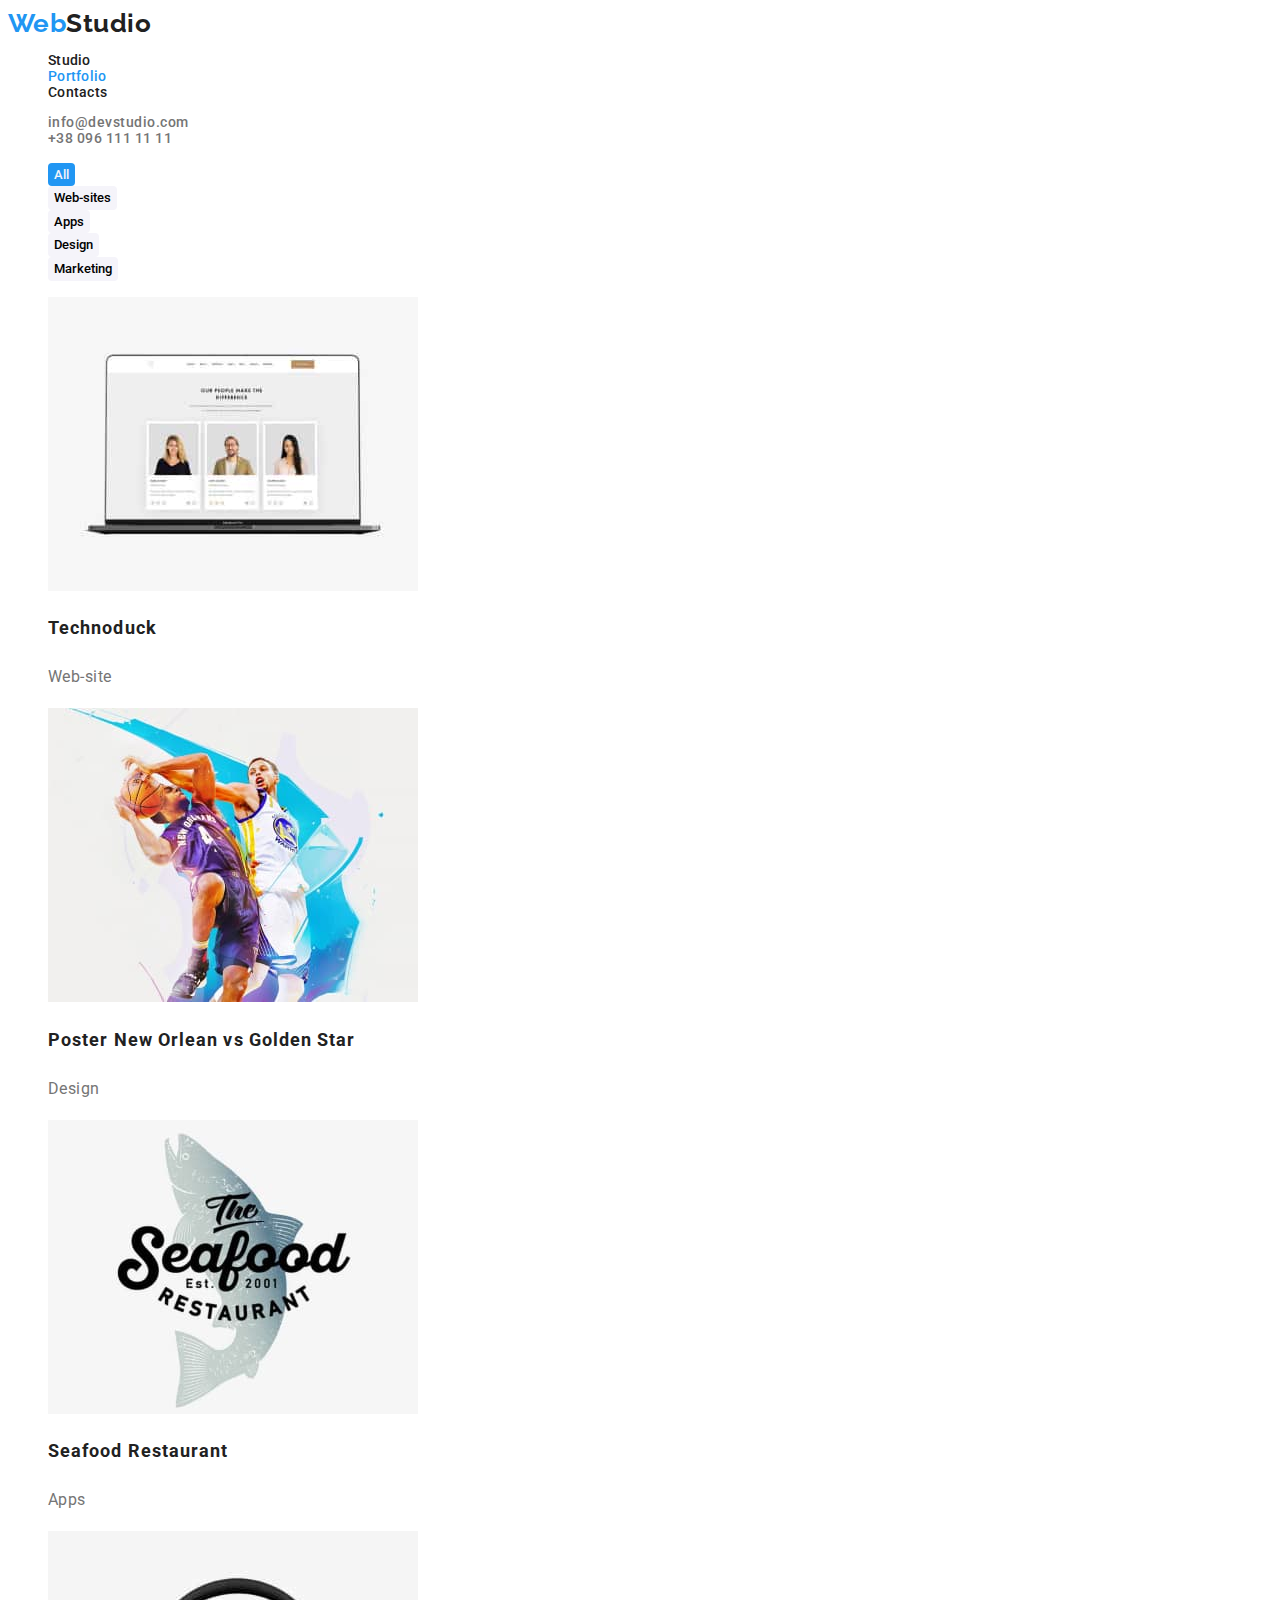
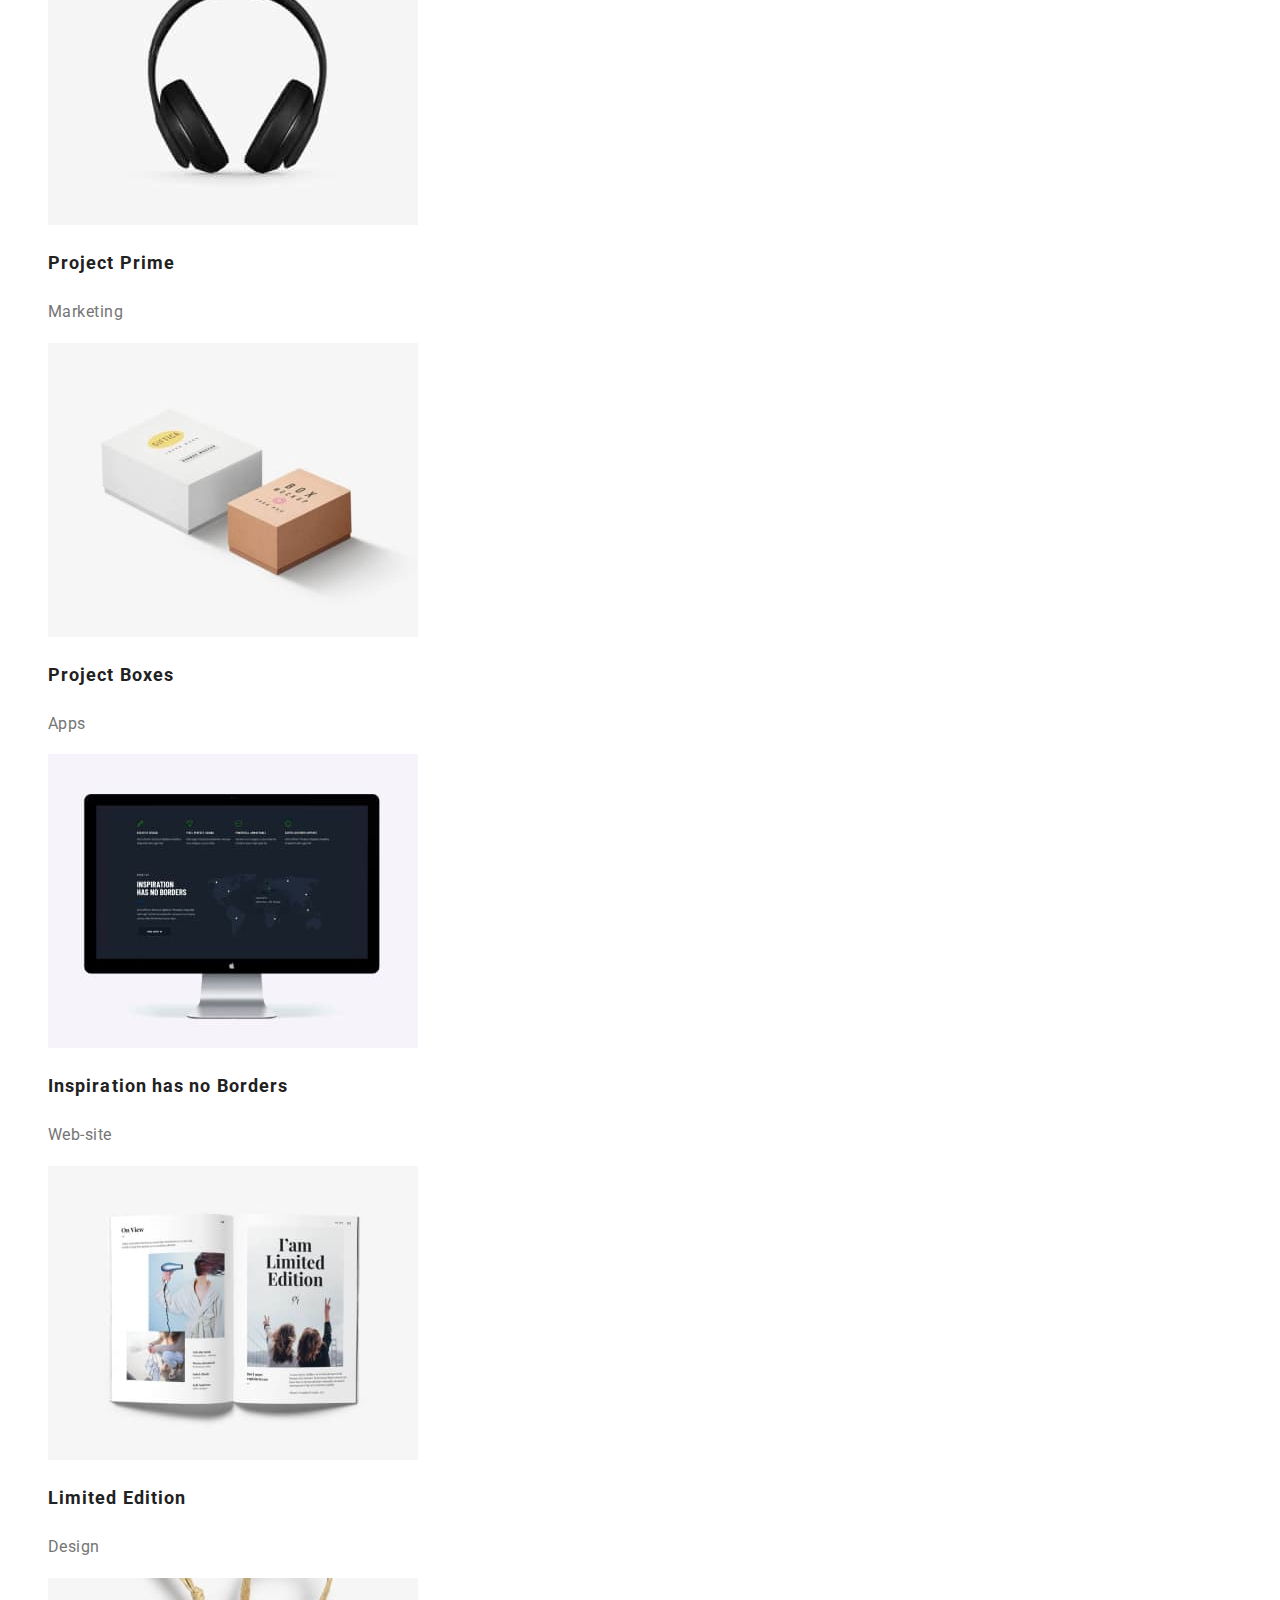
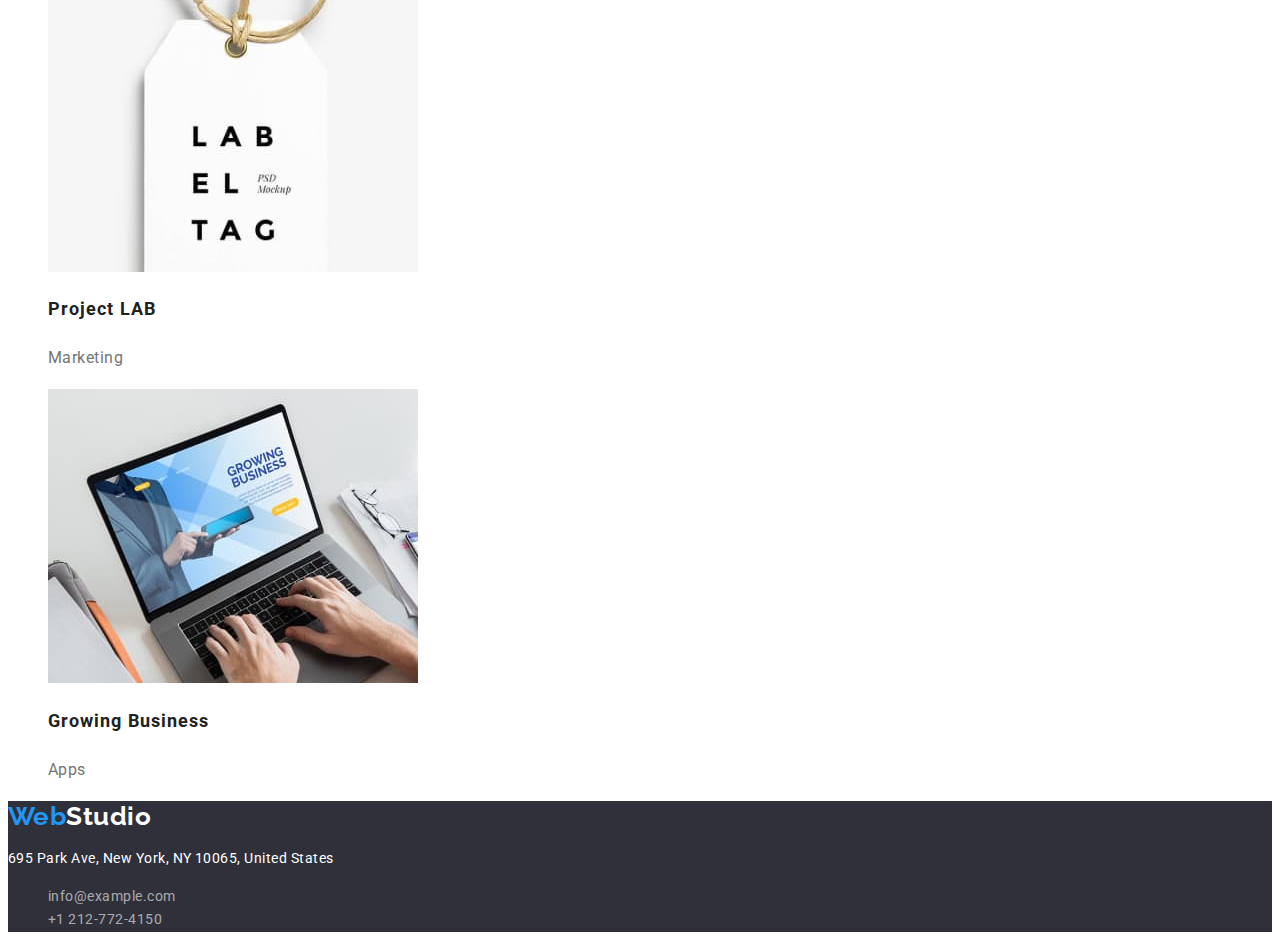
==== portfolio.html @ db6a0d35 "Add files via upload" ====
<!DOCTYPE html>
<html lang="en">
  <head>
    <meta charset="UTF-8" />
    <meta http-equiv="X-UA-Compatible" content="IE=edge" />
    <meta name="viewport" content="width=device-width, initial-scale=1.0" />
    <title>Document</title>
    <link
    href="https://fonts.googleapis.com/css2?family=Raleway:wght@700&family=Roboto:wght@400;500;700;900&display=swap"
    rel="stylesheet"
  />
   <link rel="stylesheet" href="./style/style.css" />
  </head>
  <body class="page">
    <header class="page-header">
      <a href="./index.html" class="logo link">Web<span class="black-logo">Studio</span></a>
      <nav>
        <ul class="site-nav">
          <li><a href="./index.html" class="nav-link">Studio</a></li>
          <li><a href="./portfolio.html" class="nav-link active">Portfolio</a></li>
          <li><a href="#" class="nav-link">Contacts</a></li>
        </ul>
      </nav>
      <ul class="nav-contacts">
        <li>
          <a href="mailto:info@devstudio.com" class="contact-link"
            >info@devstudio.com</a
          >
        </li>
        <li>
          <a href="tel:+380961111111" class="contact-link">+38 096 111 11 11</a>
        </li>
      </ul>
    </header>

    <main>
      <section class="filter">
        <h1 hidden>Work examples</h1>
        <ul class="filter-list">
          <li>
            <button type="button" class="filter-button filter-active">All</button>
        </li>
          <li>
            <button type="button" class="filter-button">Web-sites</button>
        </li>
          <li>
            <button type="button" class="filter-button">Apps</button>
        </li>
          <li>
            <button type="button" class="filter-button">Design</button>
        </li>
          <li>
            <button type="button" class="filter-button">Marketing</button>
        </li>
        </ul>
     
        <ul class="projects-list">
          <li>
            <img
            src="./images/portfolio/work1.jpg"
            alt="Web-site for Technoduck"
            width="370"
            />
            <h2 class="project-name">Technoduck</h2>
            <p class="work-type">Web-site</p>
          </li>
          <li>
            <img
            src="./images/portfolio/work2.jpg"
            alt="Poster design new orleans vs golden star"
            width="370"
            />
            <h2 class="project-name">Poster New Orlean vs Golden Star</h2>
            <p class="work-type">Design</p>
          </li>
          <li>
            <img
            src="./images/portfolio/work3.jpg"
            alt="App for Seafood Restaurant"
            width="370"
            />
            <h2 class="project-name">Seafood Restaurant </h2>
            <p class="work-type">Apps</p>
          </li>
          <li>
            <img
            src="./images/portfolio/work4.jpg"
            alt="Headphones"
            width="370"
            />
            <h2 class="project-name">Project Prime</h2>
            <p class="work-type">Marketing</p>
          </li>
          <li>
            <img
            src="./images/portfolio/work5.jpg"
            alt="App for Project Boxes"
            width="370"
            />
            <h2 class="project-name">Project Boxes</h2>
            <p class="work-type">Apps</p>
          </li>
          <li>
            <img
            src="./images/portfolio/work6.jpg"
            alt="Interesting design for Web-site"
            width="370"
            />
            <h2 class="project-name">Inspiration has no Borders</h2>
            <p class="work-type">Web-site</p>
          </li>
          <li>
            <img
            src="./images/portfolio/work7.jpg"
            alt="Brochure design"
            width="370"
            />
            <h2 class="project-name">Limited Edition</h2>
            <p class="work-type">Design</p>
          </li>
          <li>
            <img
            src="./images/portfolio/work8.jpg"
            alt="Project LAB tag"
            width="370"
            />
            <h2 class="project-name">Project LAB</h2>
            <p class="work-type">Marketing</p>
          </li>
          <li>
            <img
            src="./images/portfolio/work9.jpg"
            alt="Deleloping apps for growing Business"
            width="370"
            />
            <h2 class="project-name">Growing Business</h2>
            <p class="work-type">Apps</p>
          </li>
        </ul>
      </section>
    </main>

    <footer class="page-footer">
      <a href="./index.html" class="logo link">Web<span class="white-logo">Studio</span></a>
      <address class="address-item">
        <p>
          695 Park Ave, New York, NY 10065,
          United States
        </p>
        <ul class="footer-contacts contacts">
          <li>
            <a href="mailto:info@example.com" class="footer-link"
              >info@example.com</a
            >
          </li>
          <li>
            <a href="tel:+12127724150" class="footer-link">+1 212-772-4150</a>
          </li>
        </ul>
      </address>
    </footer>
  </body>
</html>
---- style/style.css ----
/* Основной цвет фона #E5E5E5; */
/* Вторичный цвет фона #F5F4FA; */
/* Акцент #2196F3; */
/* Основной цвет текста #757575;*/
/* Вторичный цвет текста #212121; */
/* Белый цвет #FFFFFF; */

:root {
    --primary-text-color: #757575;
    --title-text-color: #212121;
    --accent-color: #2196F3;
    --primary-bg-color: #FFFFFF;
    --secondary-bg-color: #F5F4FA;
    --third-bg-color: #2F303A;
    --transparent-white-color: rgba(255, 255, 255, 0.6);
}

.page {
    background-color: var(--primary-bg-color);
    color: var(--primary-text-color);
    font-family: Roboto, sans-serif;
    line-height: 1.17;
    letter-spacing: 0.03em;
}


/* header */
.logo {
    color: var(--accent-color);
    font-family: 'Raleway';
    font-weight: 700;
    font-size: 26px;
    line-height: 1.19;
    text-decoration: none;
}

.black-logo {
    color: var(--title-text-color);
}

.site-nav,
.nav-contacts {
    font-weight: 500;
    font-size: 14px;
    line-height: 1.14;
    list-style: none;
}

.nav-link {
    color:var(--title-text-color);
    letter-spacing: 0.02em;
    font-size: 14px;
    text-decoration: none;
}

.contact-link {
    text-decoration: none;
    color: var(--primary-text-color);
}

.nav-link:hover,
.nav-link:focus,
.contact-link:hover,
.contact-link:focus,
.footer-link:hover,
.footer-link:focus {
    color: var(--accent-color);
}

.active {
    color: var(--accent-color);
}

/* hero */
.hero {
    background-color: var(--third-bg-color);
    color: var(--primary-bg-color);
    text-align: center;
    letter-spacing: 0.06em;
}

.main-title {
    font-weight: 900;
    font-size: 44px;
    line-height: 1.36;
    text-transform: uppercase;
}

.hero-button {
    font-weight: 700;
    line-height: 1.8;
    align-items: center;
    text-align: center;
    font-family: inherit;
    background-color: var(--accent-color);
    color: var(--primary-bg-color);
    cursor: pointer;
    border: none;
    border-radius: 4px;
}

/* features and what we do*/
.features-list,
.examples-list,
.members-list,
.footer-contacts {
    list-style: none;
}

.features-title {
    font-weight: 700;
    line-height: 1.14;
    text-transform: uppercase;
    color: var(--title-text-color);
    font-size: 14px;
}

.features-item {
    line-height: 1.71;
    font-size: 14px;
}

/* what we do */
.section-title {
    font-weight: 700;
    font-size: 36px;
    line-height: 1.16;
    text-align: center;
    color: var(--title-text-color);
}

/* team */
.team-members {
    background-color: var(--secondary-bg-color);
}

.member-card {
    background-color: var(--primary-bg-color);
}

.members-name,
.members-position {
    line-height: 1.18;
    text-align: center;
}

.members-name {
    font-weight: 500;
    color: var(--title-text-color);
}

/* footer */
.white-logo {
    color: var(--primary-bg-color);
}

.page-footer {
    font-size: 14px;
    line-height: 1.71;
    background-color: var(--third-bg-color);
}

 .address-item {   
    color:var(--primary-bg-color);
    font-style: normal;
 }
 
.footer-link {
    color: var(--transparent-white-color);
    text-decoration: none;
}

/* portfolio */
 .filter-button {
    background-color: var(--secondary-bg-color);
    font-weight: 500;
    line-height: 1.62;
    text-align: center;
    cursor: pointer;
    font-family: inherit;
    border: none;
    border-radius: 4px;
}

.filter-button:hover,
.filter-button:focus {
    background-color: var(--accent-color);
    color: var(--secondary-bg-color);
}

.filter-active {
    background-color: var(--accent-color);
    color: var(--secondary-bg-color);
}

.filter-list,
.projects-list {
    list-style: none;
}

.project-name {
    font-weight: 700;
    font-size: 18px;
    line-height: 2;
    letter-spacing: 0.06em;
    color: var(--title-text-color);
}

.work-type {
    line-height: 1.87;
    letter-spacing: 0.03em;
    color:var(--primary-text-color);
}
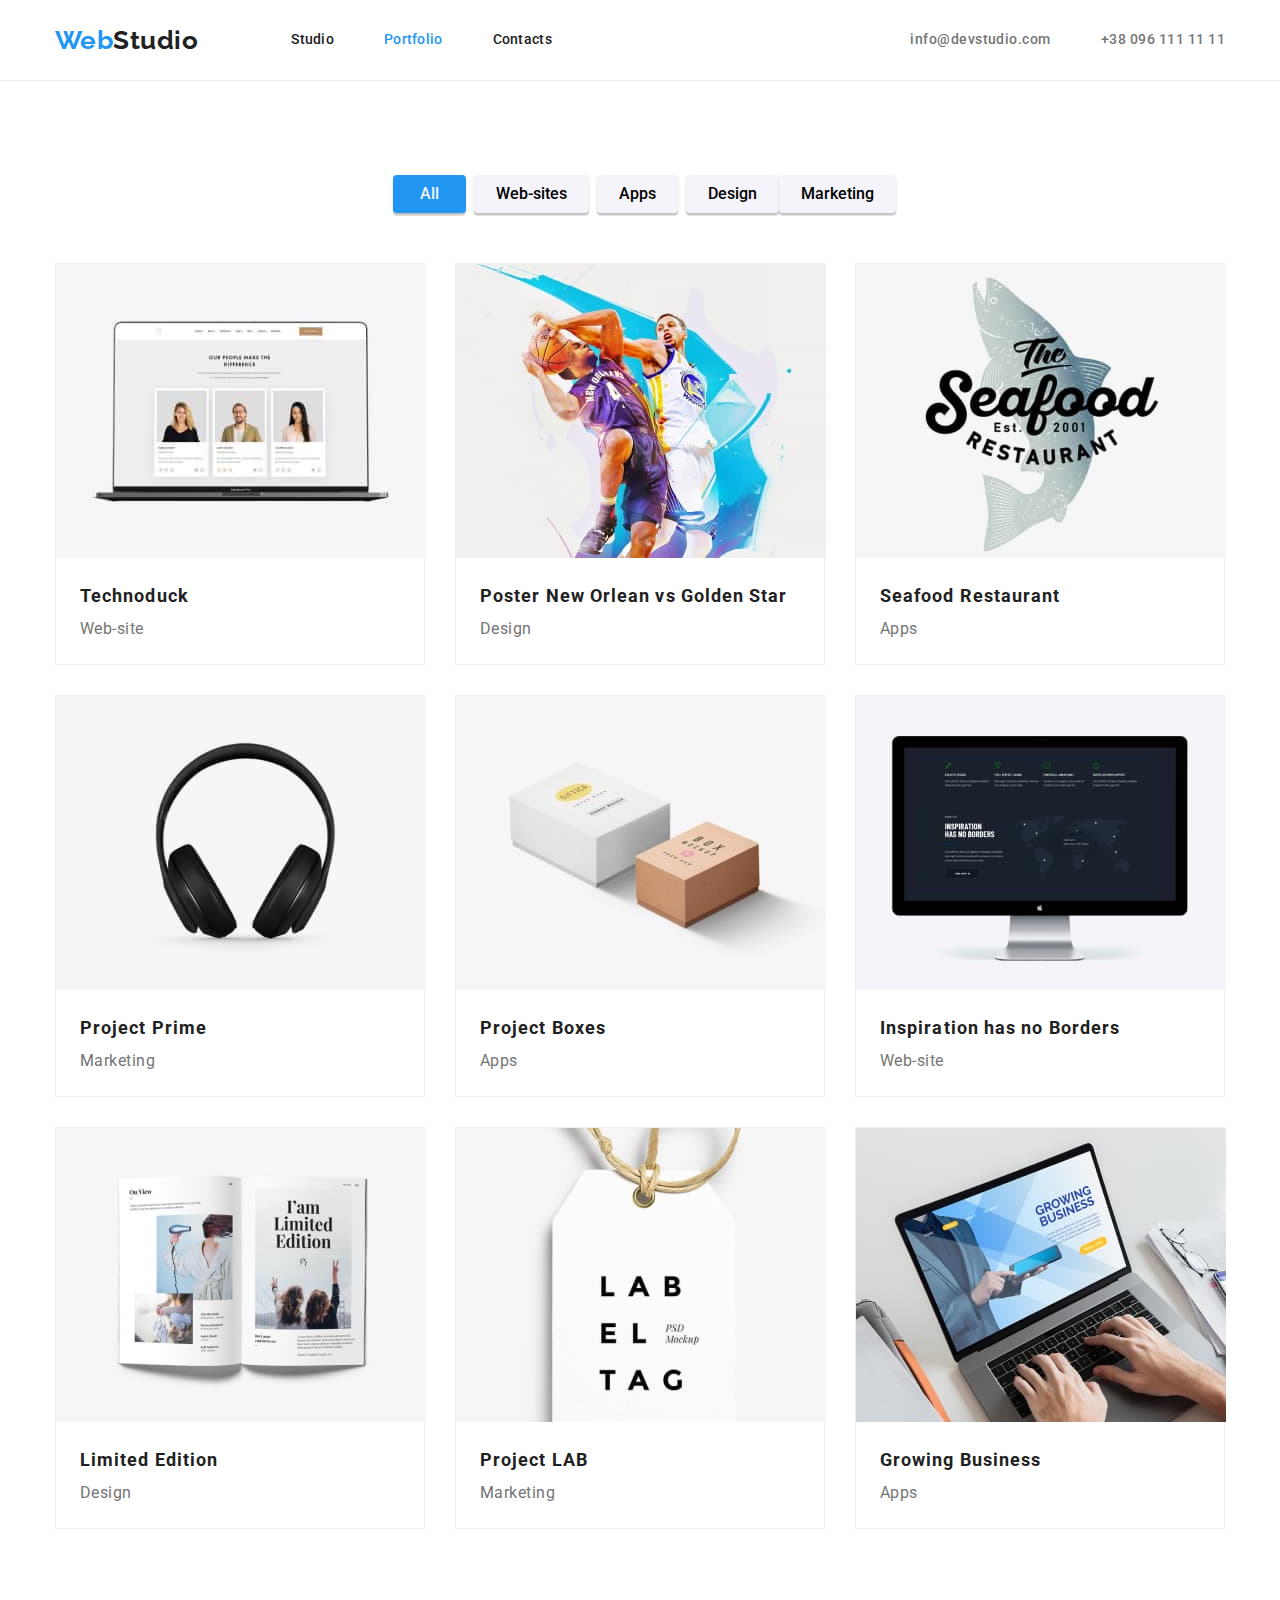
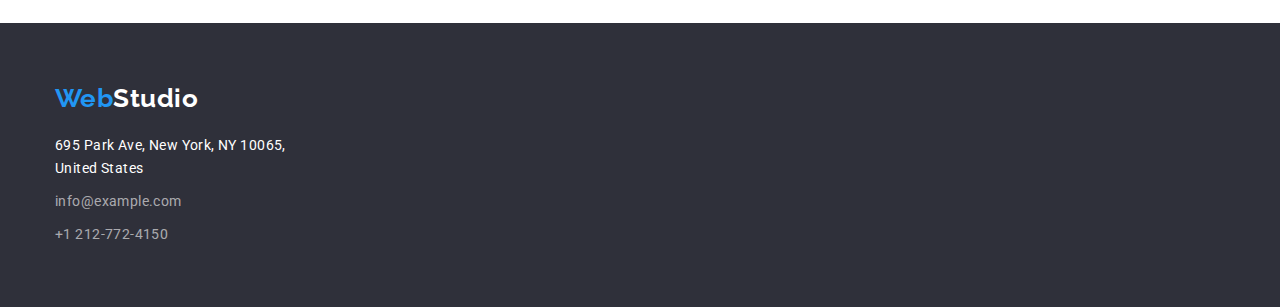
==== commit 2a57bfb8: "First try" ====
--- a/portfolio.html
+++ b/portfolio.html
@@ -9,155 +9,183 @@
     href="https://fonts.googleapis.com/css2?family=Raleway:wght@700&family=Roboto:wght@400;500;700;900&display=swap"
     rel="stylesheet"
   />
+   <link rel="stylesheet" href="https://cdnjs.cloudflare.com/ajax/libs/modern-normalize/1.1.0/modern-normalize.min.css">
    <link rel="stylesheet" href="./style/style.css" />
   </head>
   <body class="page">
     <header class="page-header">
+      <div class="container main-nav">   
       <a href="./index.html" class="logo link">Web<span class="black-logo">Studio</span></a>
       <nav>
         <ul class="site-nav">
-          <li><a href="./index.html" class="nav-link">Studio</a></li>
-          <li><a href="./portfolio.html" class="nav-link active">Portfolio</a></li>
-          <li><a href="#" class="nav-link">Contacts</a></li>
+          <li class="nav-item"><a href="./index.html" class="nav-link">Studio</a></li>
+          <li class="nav-item"><a href="./portfolio.html" class="nav-link active">Portfolio</a></li>
+          <li class="nav-item"><a href="#" class="nav-link">Contacts</a></li>
         </ul>
       </nav>
       <ul class="nav-contacts">
-        <li>
+        <li class="nav-item">
           <a href="mailto:info@devstudio.com" class="contact-link"
             >info@devstudio.com</a
           >
         </li>
-        <li>
+        <li class="nav-item">
           <a href="tel:+380961111111" class="contact-link">+38 096 111 11 11</a>
         </li>
       </ul>
+    </div>
     </header>
 
     <main>
-      <section class="filter">
+      <section class="filter section">
         <h1 hidden>Work examples</h1>
-        <ul class="filter-list">
-          <li>
-            <button type="button" class="filter-button filter-active">All</button>
-        </li>
-          <li>
-            <button type="button" class="filter-button">Web-sites</button>
-        </li>
-          <li>
-            <button type="button" class="filter-button">Apps</button>
-        </li>
-          <li>
-            <button type="button" class="filter-button">Design</button>
-        </li>
-          <li>
-            <button type="button" class="filter-button">Marketing</button>
-        </li>
-        </ul>
+        <div class="container">
+          <ul class="filter-list">
+            <li class="filter-item">
+              <button type="button" class="filter-button filter-active">All</button>
+          </li>
+            <li class="filter-item">
+              <button type="button" class="filter-button">Web-sites</button>
+          </li>
+            <li class="filter-item">
+              <button type="button" class="filter-button">Apps</button>
+          </li>
+            <li class="filter-item">
+              <button type="button" class="filter-button">Design</button>
+          </li>
+            <li class="filter-item">
+              <button type="button" class="filter-button">Marketing</button>
+          </li>
+          </ul>
+        </div>
      
-        <ul class="projects-list">
-          <li>
+        <div class="container">
+          <ul class="projects-list">
+            <li class="project-item">
             <img
-            src="./images/portfolio/work1.jpg"
-            alt="Web-site for Technoduck"
-            width="370"
-            />
-            <h2 class="project-name">Technoduck</h2>
-            <p class="work-type">Web-site</p>
-          </li>
-          <li>
+              src="./images/portfolio/work1.jpg"
+              alt="Web-site for Technoduck"
+              width="370"
+              />
+              <div class="card-content">
+                <h2 class="project-name">Technoduck</h2>
+              <p class="work-type">Web-site</p>
+            </div>
+            </li>
+            <li class="project-item">
             <img
-            src="./images/portfolio/work2.jpg"
-            alt="Poster design new orleans vs golden star"
-            width="370"
-            />
-            <h2 class="project-name">Poster New Orlean vs Golden Star</h2>
-            <p class="work-type">Design</p>
-          </li>
-          <li>
+              src="./images/portfolio/work2.jpg"
+              alt="Poster design new orleans vs golden star"
+              width="370"
+              />
+              <div class="card-content">
+                <h2 class="project-name">Poster New Orlean vs Golden Star</h2>
+                <p class="work-type">Design</p>
+              </div>
+            </li>
+            <li class="project-item">
             <img
-            src="./images/portfolio/work3.jpg"
-            alt="App for Seafood Restaurant"
-            width="370"
-            />
-            <h2 class="project-name">Seafood Restaurant </h2>
-            <p class="work-type">Apps</p>
-          </li>
-          <li>
+              src="./images/portfolio/work3.jpg"
+              alt="App for Seafood Restaurant"
+              width="370"
+              />
+              <div class="card-content">
+              <h2 class="project-name">Seafood Restaurant </h2>
+              <p class="work-type">Apps</p>
+              </div>
+            </li>
+
+            <li class="project-item">
             <img
-            src="./images/portfolio/work4.jpg"
-            alt="Headphones"
-            width="370"
-            />
-            <h2 class="project-name">Project Prime</h2>
-            <p class="work-type">Marketing</p>
-          </li>
-          <li>
-            <img
-            src="./images/portfolio/work5.jpg"
-            alt="App for Project Boxes"
-            width="370"
-            />
-            <h2 class="project-name">Project Boxes</h2>
-            <p class="work-type">Apps</p>
-          </li>
-          <li>
-            <img
-            src="./images/portfolio/work6.jpg"
-            alt="Interesting design for Web-site"
-            width="370"
-            />
-            <h2 class="project-name">Inspiration has no Borders</h2>
-            <p class="work-type">Web-site</p>
-          </li>
-          <li>
-            <img
-            src="./images/portfolio/work7.jpg"
-            alt="Brochure design"
-            width="370"
-            />
-            <h2 class="project-name">Limited Edition</h2>
-            <p class="work-type">Design</p>
-          </li>
-          <li>
-            <img
-            src="./images/portfolio/work8.jpg"
-            alt="Project LAB tag"
-            width="370"
-            />
-            <h2 class="project-name">Project LAB</h2>
-            <p class="work-type">Marketing</p>
-          </li>
-          <li>
-            <img
-            src="./images/portfolio/work9.jpg"
-            alt="Deleloping apps for growing Business"
-            width="370"
-            />
-            <h2 class="project-name">Growing Business</h2>
-            <p class="work-type">Apps</p>
-          </li>
-        </ul>
-      </section>
+              src="./images/portfolio/work4.jpg"
+              alt="Headphones"
+              width="370"
+              />
+              <div class="card-content">
+              <h2 class="project-name">Project Prime</h2>
+              <p class="work-type">Marketing</p>
+              </div>
+            </li>
+            <li class="project-item">
+              <img
+              src="./images/portfolio/work5.jpg"
+              alt="App for Project Boxes"
+              width="370"
+              />
+              <div class="card-content">
+              <h2 class="project-name">Project Boxes</h2>
+              <p class="work-type">Apps</p>
+              </div>
+            </li>
+            <li class="project-item">
+              <img
+              src="./images/portfolio/work6.jpg"
+              alt="Interesting design for Web-site"
+              width="370"
+              />
+              <div class="card-content">
+              <h2 class="project-name">Inspiration has no Borders</h2>
+              <p class="work-type">Web-site</p>
+              </div>
+            </li>
+            <li class="project-item">
+              <img
+              src="./images/portfolio/work7.jpg"
+              alt="Brochure design"
+              width="370"
+              />
+              <div class="card-content">
+              <h2 class="project-name">Limited Edition</h2>
+              <p class="work-type">Design</p>
+              </div>
+            </li>
+            <li class="project-item">
+              <img
+              src="./images/portfolio/work8.jpg"
+              alt="Project LAB tag"
+              width="370"
+              />
+              <div class="card-content">
+              <h2 class="project-name">Project LAB</h2>
+              <p class="work-type">Marketing</p>
+              </div>
+            </li>
+            <li class="project-item">
+              <img
+              src="./images/portfolio/work9.jpg"
+              alt="Deleloping apps for growing Business"
+              width="370"
+              />
+              <div class="card-content">
+              <h2 class="project-name">Growing Business</h2>
+              <p class="work-type">Apps</p>
+              </div>
+            </li>
+          </ul>
+        </div>
+      </section> 
     </main>
 
     <footer class="page-footer">
-      <a href="./index.html" class="logo link">Web<span class="white-logo">Studio</span></a>
-      <address class="address-item">
-        <p>
-          695 Park Ave, New York, NY 10065,
-          United States
-        </p>
-        <ul class="footer-contacts contacts">
-          <li>
-            <a href="mailto:info@example.com" class="footer-link"
-              >info@example.com</a
-            >
-          </li>
-          <li>
-            <a href="tel:+12127724150" class="footer-link">+1 212-772-4150</a>
-          </li>
-        </ul>
-      </address>
+      <div class="container">
+        <a href="./index.html" class="logo link logo-footer">Web<span class="white-logo">Studio</span></a>
+        <address class="address-item">
+          <p>
+            695 Park Ave, New York, NY 10065,
+            United States
+          </p>
+          <ul class="footer-contacts contacts">
+            <li>
+              <a href="mailto:info@example.com" class="footer-link"
+                >info@example.com</a
+              >
+            </li>
+            <li>
+              <a href="tel:+12127724150" class="footer-link">+1 212-772-4150</a>
+            </li>
+          </ul>
+        </address>
+      </div>
     </footer>
   </body>
 </html>
--- a/style/style.css
+++ b/style/style.css
@@ -13,6 +13,21 @@
     --secondary-bg-color: #F5F4FA;
     --third-bg-color: #2F303A;
     --transparent-white-color: rgba(255, 255, 255, 0.6);
+    --box-shadow-card: 0px 1px 3px rgba(0, 0, 0, 0.12), 0px 1px 1px rgba(0, 0, 0, 0.14), 0px 2px 1px rgba(0, 0, 0, 0.2);
+    --box-shadow-filter: 0px 3px 1px rgba(0, 0, 0, 0.1), 0px 1px 2px rgba(0, 0, 0, 0.08), 0px 2px 2px rgba(0, 0, 0, 0.12);
+}
+
+h1,
+h2,
+h3,
+p,
+ul {
+  margin: 0;
+  padding: 0;
+}
+
+img {
+    display: block;
 }
 
 .page {
@@ -23,10 +38,29 @@
     letter-spacing: 0.03em;
 }
 
+.container {
+    width: 1200px;
+    padding-right: 15px;
+    padding-left: 15px;
+    margin-left: auto;
+    margin-right: auto;
+}
 
 /* header */
+.page-header {
+    border-bottom: 1px solid #ECECEC;
+}
+
+.main-nav {
+    display: flex;
+    align-items: center;
+}
+
 .logo {
+    margin-right: 93px;
+
     color: var(--accent-color);
+
     font-family: 'Raleway';
     font-weight: 700;
     font-size: 26px;
@@ -40,22 +74,42 @@
 
 .site-nav,
 .nav-contacts {
+    display: flex;
+
     font-weight: 500;
     font-size: 14px;
     line-height: 1.14;
     list-style: none;
 }
 
+.nav-contacts {
+    margin-left: auto;
+}
+
+.nav-item:not(:last-child) {
+    margin-right: 50px;
+}
+
 .nav-link {
+    display: block;
+    padding-top: 32px;
+    padding-bottom: 32px;
+
     color:var(--title-text-color);
+
     letter-spacing: 0.02em;
     font-size: 14px;
     text-decoration: none;
 }
 
 .contact-link {
+    display: block;
+    padding-top: 32px;
+    padding-bottom: 32px;
+
+    color: var(--primary-text-color);
+
     text-decoration: none;
-    color: var(--primary-text-color);
 }
 
 .nav-link:hover,
@@ -73,13 +127,21 @@
 
 /* hero */
 .hero {
+    text-align: center;
+    margin-left: auto;
+    margin-right: auto;
+    padding: 200px 452px 280px;
+
     background-color: var(--third-bg-color);
     color: var(--primary-bg-color);
-    text-align: center;
+
     letter-spacing: 0.06em;
+    height: 600px;
 }
 
 .main-title {
+    margin-bottom: 30px;
+
     font-weight: 900;
     font-size: 44px;
     line-height: 1.36;
@@ -87,16 +149,20 @@
 }
 
 .hero-button {
-    font-weight: 700;
-    line-height: 1.8;
+    display: inline-block;
+    padding: 10px 32px;
+    border: none;
+    border-radius: 4px;
+    min-width: 216px;
     align-items: center;
-    text-align: center;
-    font-family: inherit;
+
     background-color: var(--accent-color);
     color: var(--primary-bg-color);
+
+    font-weight: 700;
+    line-height: 1.8;
+    font-family: inherit;
     cursor: pointer;
-    border: none;
-    border-radius: 4px;
 }
 
 /* features and what we do*/
@@ -107,7 +173,23 @@
     list-style: none;
 }
 
+.section {
+    padding-top: 94px;
+    padding-bottom: 94px;
+}
+
+.features-list {
+    display: flex;
+    justify-content:space-between;
+}
+
+.features-paragraph {
+    width: 270px;
+}
+
 .features-title {
+    margin-bottom: 10px;
+
     font-weight: 700;
     line-height: 1.14;
     text-transform: uppercase;
@@ -118,24 +200,47 @@
 .features-item {
     line-height: 1.71;
     font-size: 14px;
+    letter-spacing: 0.03em;`
 }
 
 /* what we do */
+.work-examples {
+    padding-top: 0;
+}
+
+.examples-list {
+    display: flex;
+    justify-content:space-between;
+}
+
 .section-title {
+    margin-bottom: 50px;
+
+    color: var(--title-text-color);
+
     font-weight: 700;
     font-size: 36px;
     line-height: 1.16;
     text-align: center;
-    color: var(--title-text-color);
 }
 
 /* team */
 .team-members {
+    text-align: center;
+
     background-color: var(--secondary-bg-color);
+}
+
+.members-list {
+    display: flex;
+    justify-content:space-between;
 }
 
 .member-card {
     background-color: var(--primary-bg-color);
+    box-shadow: var(--box-shadow-card);
+    border-radius: 0px 0px 4px 4px;
+
 }
 
 .members-name,
@@ -145,9 +250,16 @@
 }
 
 .members-name {
+    margin-top: 30px;
+    margin-bottom: 10px;
     font-weight: 500;
     color: var(--title-text-color);
 }
+
+.members-position {
+    padding-bottom: 30px;
+}
+
 
 /* footer */
 .white-logo {
@@ -155,30 +267,60 @@
 }
 
 .page-footer {
+    margin-left: auto;
+    margin-right: auto;
+
     font-size: 14px;
     line-height: 1.71;
     background-color: var(--third-bg-color);
 }
 
- .address-item {   
+ .address-item {  
+    display: block; 
+    
     color:var(--primary-bg-color);
     font-style: normal;
  }
  
 .footer-link {
+
+    display: block;
     color: var(--transparent-white-color);
     text-decoration: none;
+    margin-top: 9px; 
+}
+
+.logo-footer {
+    display: block;
+    padding-top: 60px;
+    margin-bottom: 20px; 
+   
+    width: 145px;
+}
+
+.address-item {
+    display: block;
+    padding-bottom: 60px;
+    width: 231px;
+
+    letter-spacing: 0.03em;
 }
 
 /* portfolio */
  .filter-button {
+    display: inline-block;
+    padding: 6px 22px;
+    min-width: 73px;
+    align-items: center;
+
     background-color: var(--secondary-bg-color);
+
     font-weight: 500;
     line-height: 1.62;
-    text-align: center;
     cursor: pointer;
     font-family: inherit;
     border: none;
+    box-shadow: var(--box-shadow-filter);
     border-radius: 4px;
 }
 
@@ -193,21 +335,56 @@
     color: var(--secondary-bg-color);
 }
 
+.filter-list {
+    display: flex;
+    justify-content: center;
+    padding-bottom: 50px;
+}
+
+.filter-item:not(:last-child) {
+    margin-left: 8px;
+}
+
 .filter-list,
 .projects-list {
     list-style: none;
 }
 
+/* Project examples */
+.projects-list {
+    display: flex;
+    flex-wrap: wrap;
+}
+
 .project-name {
     font-weight: 700;
     font-size: 18px;
     line-height: 2;
     letter-spacing: 0.06em;
+
     color: var(--title-text-color);
 }
 
 .work-type {
     line-height: 1.87;
     letter-spacing: 0.03em;
+
     color:var(--primary-text-color);
 }
+
+.project-item {
+    width: 370px;
+    border: 1px solid #EEEEEE;
+}
+
+.project-item:not(:nth-child(3n)) {
+    margin-right: 30px;
+}
+
+.project-item:not(:nth-child(n+7)) {
+    margin-bottom: 30px;
+}
+
+.card-content {
+    padding: 20px 24px;
+}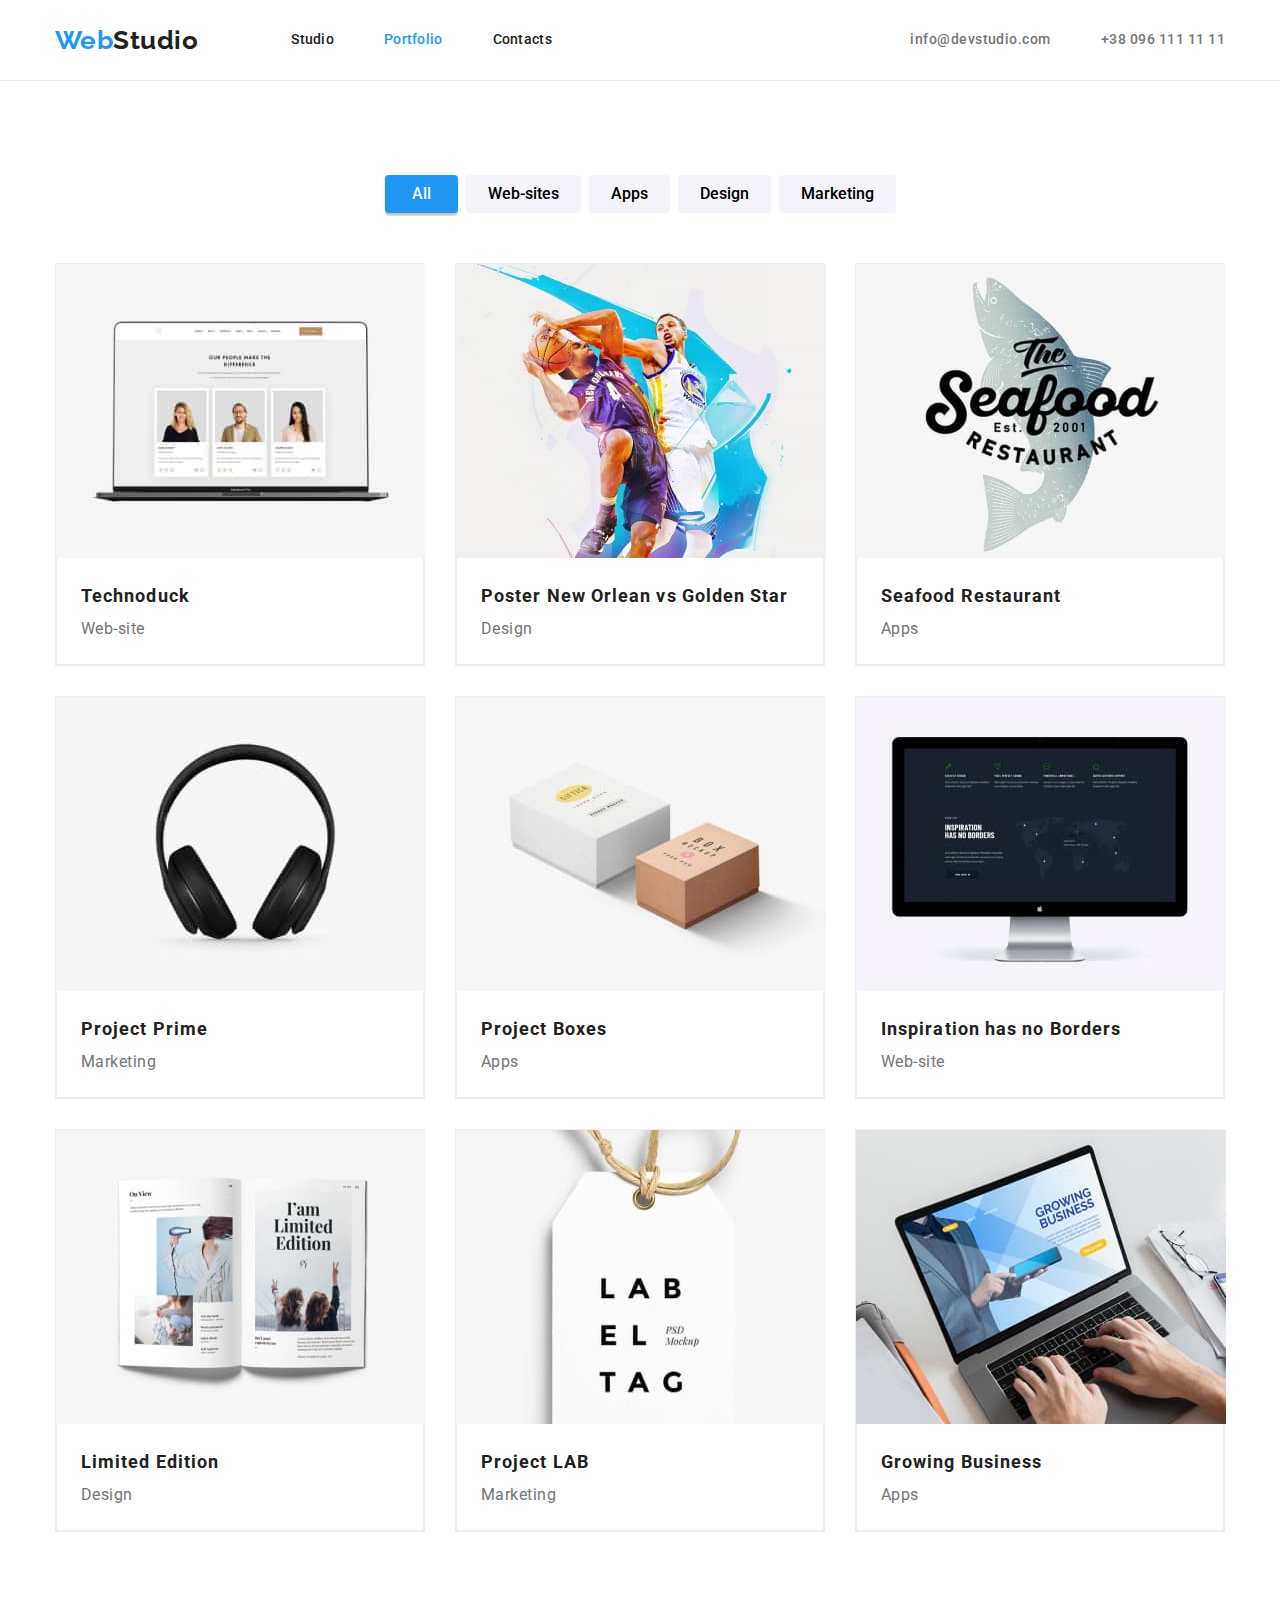
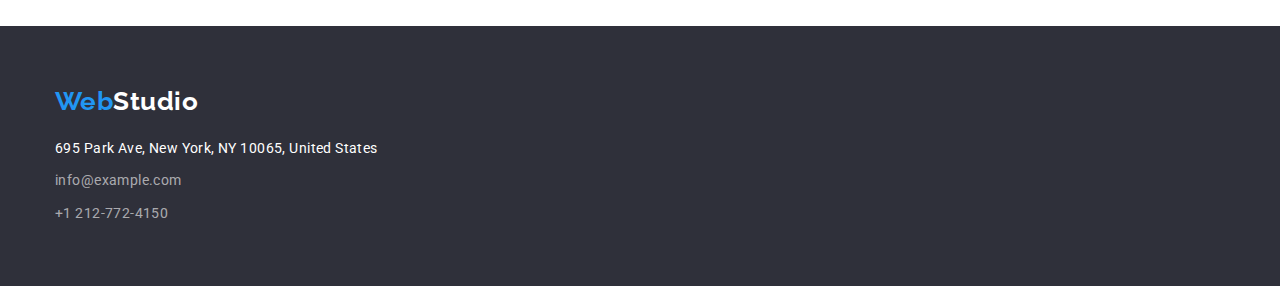
==== commit 6c9af8ef: "Second try" ====
--- a/portfolio.html
+++ b/portfolio.html
@@ -6,34 +6,45 @@
     <meta name="viewport" content="width=device-width, initial-scale=1.0" />
     <title>Document</title>
     <link
-    href="https://fonts.googleapis.com/css2?family=Raleway:wght@700&family=Roboto:wght@400;500;700;900&display=swap"
-    rel="stylesheet"
-  />
-   <link rel="stylesheet" href="https://cdnjs.cloudflare.com/ajax/libs/modern-normalize/1.1.0/modern-normalize.min.css">
-   <link rel="stylesheet" href="./style/style.css" />
+      href="https://fonts.googleapis.com/css2?family=Raleway:wght@700&family=Roboto:wght@400;500;700;900&display=swap"
+      rel="stylesheet"
+    />
+    <link
+      rel="stylesheet"
+      href="https://cdnjs.cloudflare.com/ajax/libs/modern-normalize/1.1.0/modern-normalize.min.css"
+    />
+    <link rel="stylesheet" href="./style/style.css" />
   </head>
   <body class="page">
     <header class="page-header">
-      <div class="container main-nav">   
-      <a href="./index.html" class="logo link">Web<span class="black-logo">Studio</span></a>
-      <nav>
-        <ul class="site-nav">
-          <li class="nav-item"><a href="./index.html" class="nav-link">Studio</a></li>
-          <li class="nav-item"><a href="./portfolio.html" class="nav-link active">Portfolio</a></li>
-          <li class="nav-item"><a href="#" class="nav-link">Contacts</a></li>
+      <div class="container main-nav">
+        <a href="./index.html" class="logo link"
+          >Web<span class="black-logo">Studio</span></a
+        >
+        <nav>
+          <ul class="site-nav">
+            <li class="nav-item">
+              <a href="./index.html" class="nav-link">Studio</a>
+            </li>
+            <li class="nav-item">
+              <a href="./portfolio.html" class="nav-link active">Portfolio</a>
+            </li>
+            <li class="nav-item"><a href="#" class="nav-link">Contacts</a></li>
+          </ul>
+        </nav>
+        <ul class="nav-contacts">
+          <li class="nav-item">
+            <a href="mailto:info@devstudio.com" class="contact-link"
+              >info@devstudio.com</a
+            >
+          </li>
+          <li class="nav-item">
+            <a href="tel:+380961111111" class="contact-link"
+              >+38 096 111 11 11</a
+            >
+          </li>
         </ul>
-      </nav>
-      <ul class="nav-contacts">
-        <li class="nav-item">
-          <a href="mailto:info@devstudio.com" class="contact-link"
-            >info@devstudio.com</a
-          >
-        </li>
-        <li class="nav-item">
-          <a href="tel:+380961111111" class="contact-link">+38 096 111 11 11</a>
-        </li>
-      </ul>
-    </div>
+      </div>
     </header>
 
     <main>
@@ -42,41 +53,41 @@
         <div class="container">
           <ul class="filter-list">
             <li class="filter-item">
-              <button type="button" class="filter-button filter-active">All</button>
-          </li>
+              <button type="button" class="filter-button filter-active">
+                All
+              </button>
+            </li>
             <li class="filter-item">
               <button type="button" class="filter-button">Web-sites</button>
-          </li>
+            </li>
             <li class="filter-item">
               <button type="button" class="filter-button">Apps</button>
-          </li>
+            </li>
             <li class="filter-item">
               <button type="button" class="filter-button">Design</button>
-          </li>
+            </li>
             <li class="filter-item">
               <button type="button" class="filter-button">Marketing</button>
-          </li>
-          </ul>
-        </div>
-     
-        <div class="container">
+            </li>
+          </ul>
+
           <ul class="projects-list">
             <li class="project-item">
-            <img
-              src="./images/portfolio/work1.jpg"
-              alt="Web-site for Technoduck"
-              width="370"
+              <img
+                src="./images/portfolio/work1.jpg"
+                alt="Web-site for Technoduck"
+                width="370"
               />
               <div class="card-content">
                 <h2 class="project-name">Technoduck</h2>
-              <p class="work-type">Web-site</p>
-            </div>
-            </li>
-            <li class="project-item">
-            <img
-              src="./images/portfolio/work2.jpg"
-              alt="Poster design new orleans vs golden star"
-              width="370"
+                <p class="work-type">Web-site</p>
+              </div>
+            </li>
+            <li class="project-item">
+              <img
+                src="./images/portfolio/work2.jpg"
+                alt="Poster design new orleans vs golden star"
+                width="370"
               />
               <div class="card-content">
                 <h2 class="project-name">Poster New Orlean vs Golden Star</h2>
@@ -84,96 +95,95 @@
               </div>
             </li>
             <li class="project-item">
-            <img
-              src="./images/portfolio/work3.jpg"
-              alt="App for Seafood Restaurant"
-              width="370"
-              />
-              <div class="card-content">
-              <h2 class="project-name">Seafood Restaurant </h2>
-              <p class="work-type">Apps</p>
-              </div>
-            </li>
-
-            <li class="project-item">
-            <img
-              src="./images/portfolio/work4.jpg"
-              alt="Headphones"
-              width="370"
-              />
-              <div class="card-content">
-              <h2 class="project-name">Project Prime</h2>
-              <p class="work-type">Marketing</p>
-              </div>
-            </li>
-            <li class="project-item">
-              <img
-              src="./images/portfolio/work5.jpg"
-              alt="App for Project Boxes"
-              width="370"
-              />
-              <div class="card-content">
-              <h2 class="project-name">Project Boxes</h2>
-              <p class="work-type">Apps</p>
-              </div>
-            </li>
-            <li class="project-item">
-              <img
-              src="./images/portfolio/work6.jpg"
-              alt="Interesting design for Web-site"
-              width="370"
-              />
-              <div class="card-content">
-              <h2 class="project-name">Inspiration has no Borders</h2>
-              <p class="work-type">Web-site</p>
-              </div>
-            </li>
-            <li class="project-item">
-              <img
-              src="./images/portfolio/work7.jpg"
-              alt="Brochure design"
-              width="370"
-              />
-              <div class="card-content">
-              <h2 class="project-name">Limited Edition</h2>
-              <p class="work-type">Design</p>
-              </div>
-            </li>
-            <li class="project-item">
-              <img
-              src="./images/portfolio/work8.jpg"
-              alt="Project LAB tag"
-              width="370"
-              />
-              <div class="card-content">
-              <h2 class="project-name">Project LAB</h2>
-              <p class="work-type">Marketing</p>
-              </div>
-            </li>
-            <li class="project-item">
-              <img
-              src="./images/portfolio/work9.jpg"
-              alt="Deleloping apps for growing Business"
-              width="370"
-              />
-              <div class="card-content">
-              <h2 class="project-name">Growing Business</h2>
-              <p class="work-type">Apps</p>
+              <img
+                src="./images/portfolio/work3.jpg"
+                alt="App for Seafood Restaurant"
+                width="370"
+              />
+              <div class="card-content">
+                <h2 class="project-name">Seafood Restaurant</h2>
+                <p class="work-type">Apps</p>
+              </div>
+            </li>
+
+            <li class="project-item">
+              <img
+                src="./images/portfolio/work4.jpg"
+                alt="Headphones"
+                width="370"
+              />
+              <div class="card-content">
+                <h2 class="project-name">Project Prime</h2>
+                <p class="work-type">Marketing</p>
+              </div>
+            </li>
+            <li class="project-item">
+              <img
+                src="./images/portfolio/work5.jpg"
+                alt="App for Project Boxes"
+                width="370"
+              />
+              <div class="card-content">
+                <h2 class="project-name">Project Boxes</h2>
+                <p class="work-type">Apps</p>
+              </div>
+            </li>
+            <li class="project-item">
+              <img
+                src="./images/portfolio/work6.jpg"
+                alt="Interesting design for Web-site"
+                width="370"
+              />
+              <div class="card-content">
+                <h2 class="project-name">Inspiration has no Borders</h2>
+                <p class="work-type">Web-site</p>
+              </div>
+            </li>
+            <li class="project-item">
+              <img
+                src="./images/portfolio/work7.jpg"
+                alt="Brochure design"
+                width="370"
+              />
+              <div class="card-content">
+                <h2 class="project-name">Limited Edition</h2>
+                <p class="work-type">Design</p>
+              </div>
+            </li>
+            <li class="project-item">
+              <img
+                src="./images/portfolio/work8.jpg"
+                alt="Project LAB tag"
+                width="370"
+              />
+              <div class="card-content">
+                <h2 class="project-name">Project LAB</h2>
+                <p class="work-type">Marketing</p>
+              </div>
+            </li>
+            <li class="project-item">
+              <img
+                src="./images/portfolio/work9.jpg"
+                alt="Deleloping apps for growing Business"
+                width="370"
+              />
+              <div class="card-content">
+                <h2 class="project-name">Growing Business</h2>
+                <p class="work-type">Apps</p>
               </div>
             </li>
           </ul>
         </div>
-      </section> 
+      </section>
     </main>
 
     <footer class="page-footer">
       <div class="container">
-        <a href="./index.html" class="logo link logo-footer">Web<span class="white-logo">Studio</span></a>
+        <a href="./index.html" class="logo link logo-footer"
+          >Web<span class="white-logo">Studio</span></a
+        >
         <address class="address-item">
-          <p>
-            695 Park Ave, New York, NY 10065,
-            United States
-          </p>
+          <p>695 Park Ave, New York, NY 10065, United States</p>
           <ul class="footer-contacts contacts">
             <li>
               <a href="mailto:info@example.com" class="footer-link"
--- a/style/style.css
+++ b/style/style.css
@@ -57,8 +57,6 @@
 }
 
 .logo {
-    margin-right: 93px;
-
     color: var(--accent-color);
 
     font-family: 'Raleway';
@@ -68,6 +66,11 @@
     text-decoration: none;
 }
 
+.first-logo {
+    padding-top: 24px;
+    padding-bottom: 25px;
+}
+
 .black-logo {
     color: var(--title-text-color);
 }
@@ -86,8 +89,12 @@
     margin-left: auto;
 }
 
-.nav-item:not(:last-child) {
-    margin-right: 50px;
+.nav-item:not(:first-child) {
+    margin-left: 50px;
+}
+
+.nav-item:first-child {
+    margin-left: 93px;
 }
 
 .nav-link {
@@ -128,15 +135,18 @@
 /* hero */
 .hero {
     text-align: center;
-    margin-left: auto;
-    margin-right: auto;
-    padding: 200px 452px 280px;
+    padding-top: 200px;
+    padding-bottom: 200px;
 
     background-color: var(--third-bg-color);
     color: var(--primary-bg-color);
 
     letter-spacing: 0.06em;
     height: 600px;
+}
+
+.hero-container {
+    width: 696px;
 }
 
 .main-title {
@@ -180,11 +190,14 @@
 
 .features-list {
     display: flex;
-    justify-content:space-between;
 }
 
 .features-paragraph {
-    width: 270px;
+    flex-basis: calc(100%/4);
+}
+
+.features-paragraph:not(:first-child) {
+    margin-left: 30px;
 }
 
 .features-title {
@@ -240,26 +253,26 @@
     background-color: var(--primary-bg-color);
     box-shadow: var(--box-shadow-card);
     border-radius: 0px 0px 4px 4px;
-
 }
 
 .members-name,
 .members-position {
     line-height: 1.18;
     text-align: center;
+
+    font-size: 16px;
 }
 
 .members-name {
-    margin-top: 30px;
     margin-bottom: 10px;
     font-weight: 500;
     color: var(--title-text-color);
 }
 
-.members-position {
+.team-container {
+    padding-top: 30px;
     padding-bottom: 30px;
 }
-
 
 /* footer */
 .white-logo {
@@ -269,10 +282,16 @@
 .page-footer {
     margin-left: auto;
     margin-right: auto;
+    padding-top: 60px;
+    padding-bottom: 60px;
 
     font-size: 14px;
     line-height: 1.71;
     background-color: var(--third-bg-color);
+}
+
+.footer-container {
+    width: 231px;
 }
 
  .address-item {  
@@ -283,7 +302,6 @@
  }
  
 .footer-link {
-
     display: block;
     color: var(--transparent-white-color);
     text-decoration: none;
@@ -292,16 +310,13 @@
 
 .logo-footer {
     display: block;
-    padding-top: 60px;
     margin-bottom: 20px; 
    
     width: 145px;
 }
 
 .address-item {
-    display: block;
-    padding-bottom: 60px;
-    width: 231px;
+    /* display: block; */
 
     letter-spacing: 0.03em;
 }
@@ -320,7 +335,6 @@
     cursor: pointer;
     font-family: inherit;
     border: none;
-    box-shadow: var(--box-shadow-filter);
     border-radius: 4px;
 }
 
@@ -328,20 +342,22 @@
 .filter-button:focus {
     background-color: var(--accent-color);
     color: var(--secondary-bg-color);
+    box-shadow: var(--box-shadow-filter);
 }
 
 .filter-active {
     background-color: var(--accent-color);
     color: var(--secondary-bg-color);
+    box-shadow: var(--box-shadow-filter);
 }
 
 .filter-list {
     display: flex;
     justify-content: center;
-    padding-bottom: 50px;
-}
-
-.filter-item:not(:last-child) {
+    margin-bottom: 50px;
+}
+
+.filter-item:not(:first-child) {
     margin-left: 8px;
 }
 
@@ -387,4 +403,7 @@
 
 .card-content {
     padding: 20px 24px;
+    border-right: 1px solid #EEEEEE;
+    border-left: 1px solid #EEEEEE;
+    border-bottom: 1px solid #EEEEEE;;
 }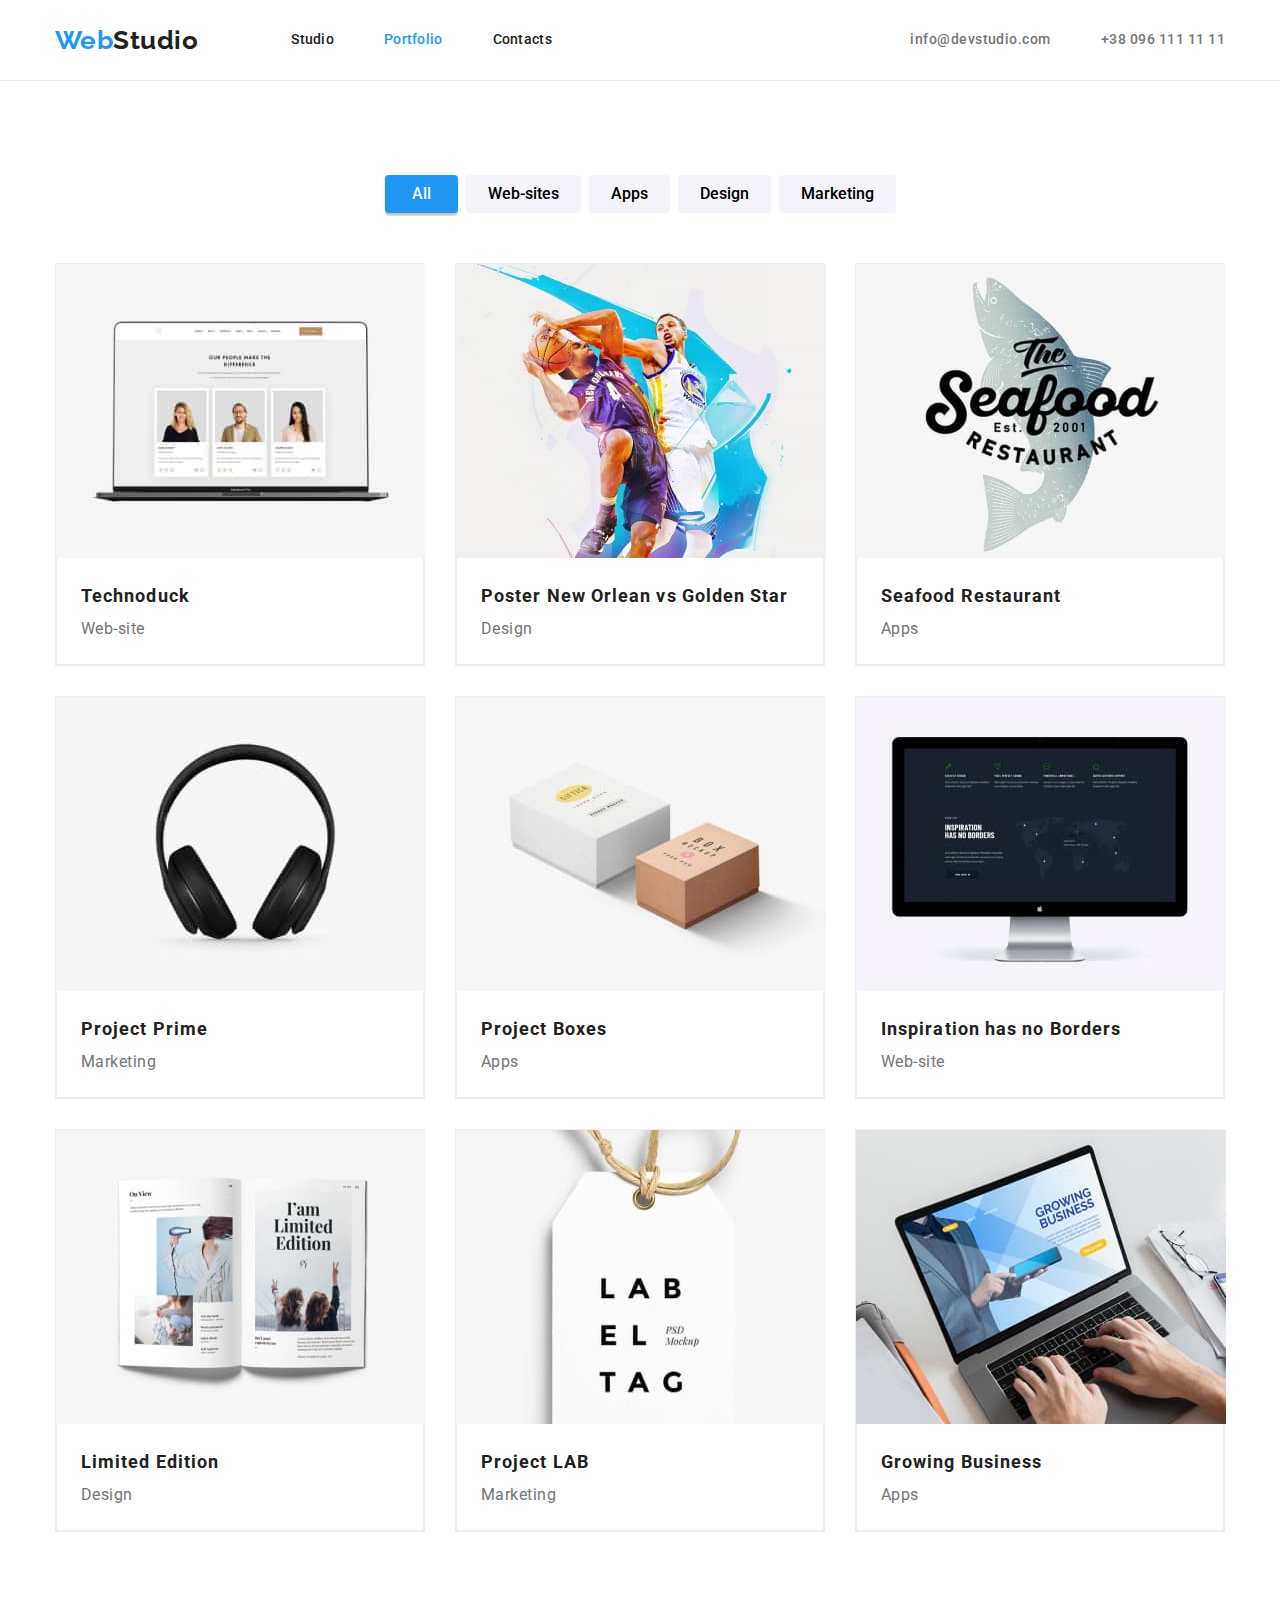
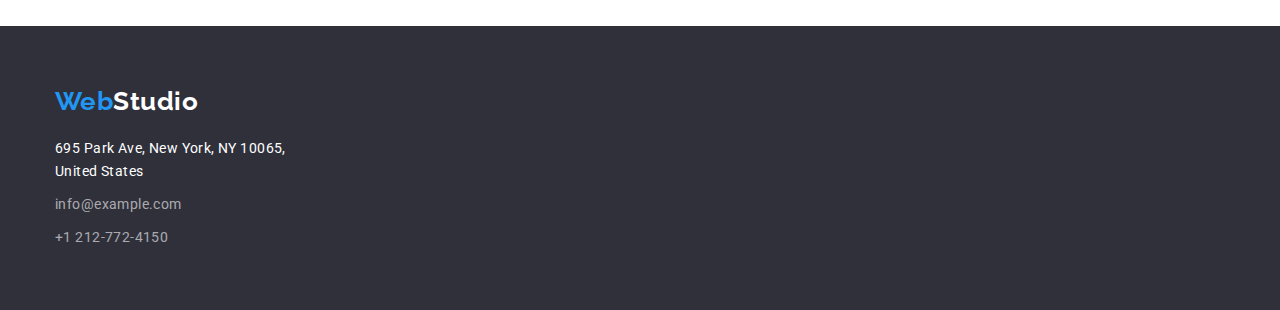
==== commit 82329d95: "Second/02 try" ====
--- a/portfolio.html
+++ b/portfolio.html
@@ -182,19 +182,23 @@
         <a href="./index.html" class="logo link logo-footer"
           >Web<span class="white-logo">Studio</span></a
         >
-        <address class="address-item">
-          <p>695 Park Ave, New York, NY 10065, United States</p>
-          <ul class="footer-contacts contacts">
-            <li>
-              <a href="mailto:info@example.com" class="footer-link"
-                >info@example.com</a
-              >
-            </li>
-            <li>
-              <a href="tel:+12127724150" class="footer-link">+1 212-772-4150</a>
-            </li>
-          </ul>
-        </address>
+        <div class="footer-container">
+          <address class="address-item">
+            <p class="address-street">695 Park Ave, New York, NY 10065, United States</p>
+            <ul class="footer-contacts contacts">
+              <li class="contacts-list">
+                <a href="mailto:info@example.com" class="footer-link"
+                  >info@example.com</a
+                >
+              </li>
+              <li  class="contacts-list">
+                <a href="tel:+12127724150" class="footer-link"
+                  >+1 212-772-4150</a
+                >
+              </li>
+            </ul>
+          </address>
+        </div>
       </div>
     </footer>
   </body>
--- a/style/style.css
+++ b/style/style.css
@@ -302,10 +302,17 @@
  }
  
 .footer-link {
-    display: block;
     color: var(--transparent-white-color);
+
     text-decoration: none;
-    margin-top: 9px; 
+}
+
+.contacts-list:first-child {
+    margin-bottom: 9px;
+ }
+
+.address-street {
+    margin-bottom:9px;
 }
 
 .logo-footer {
